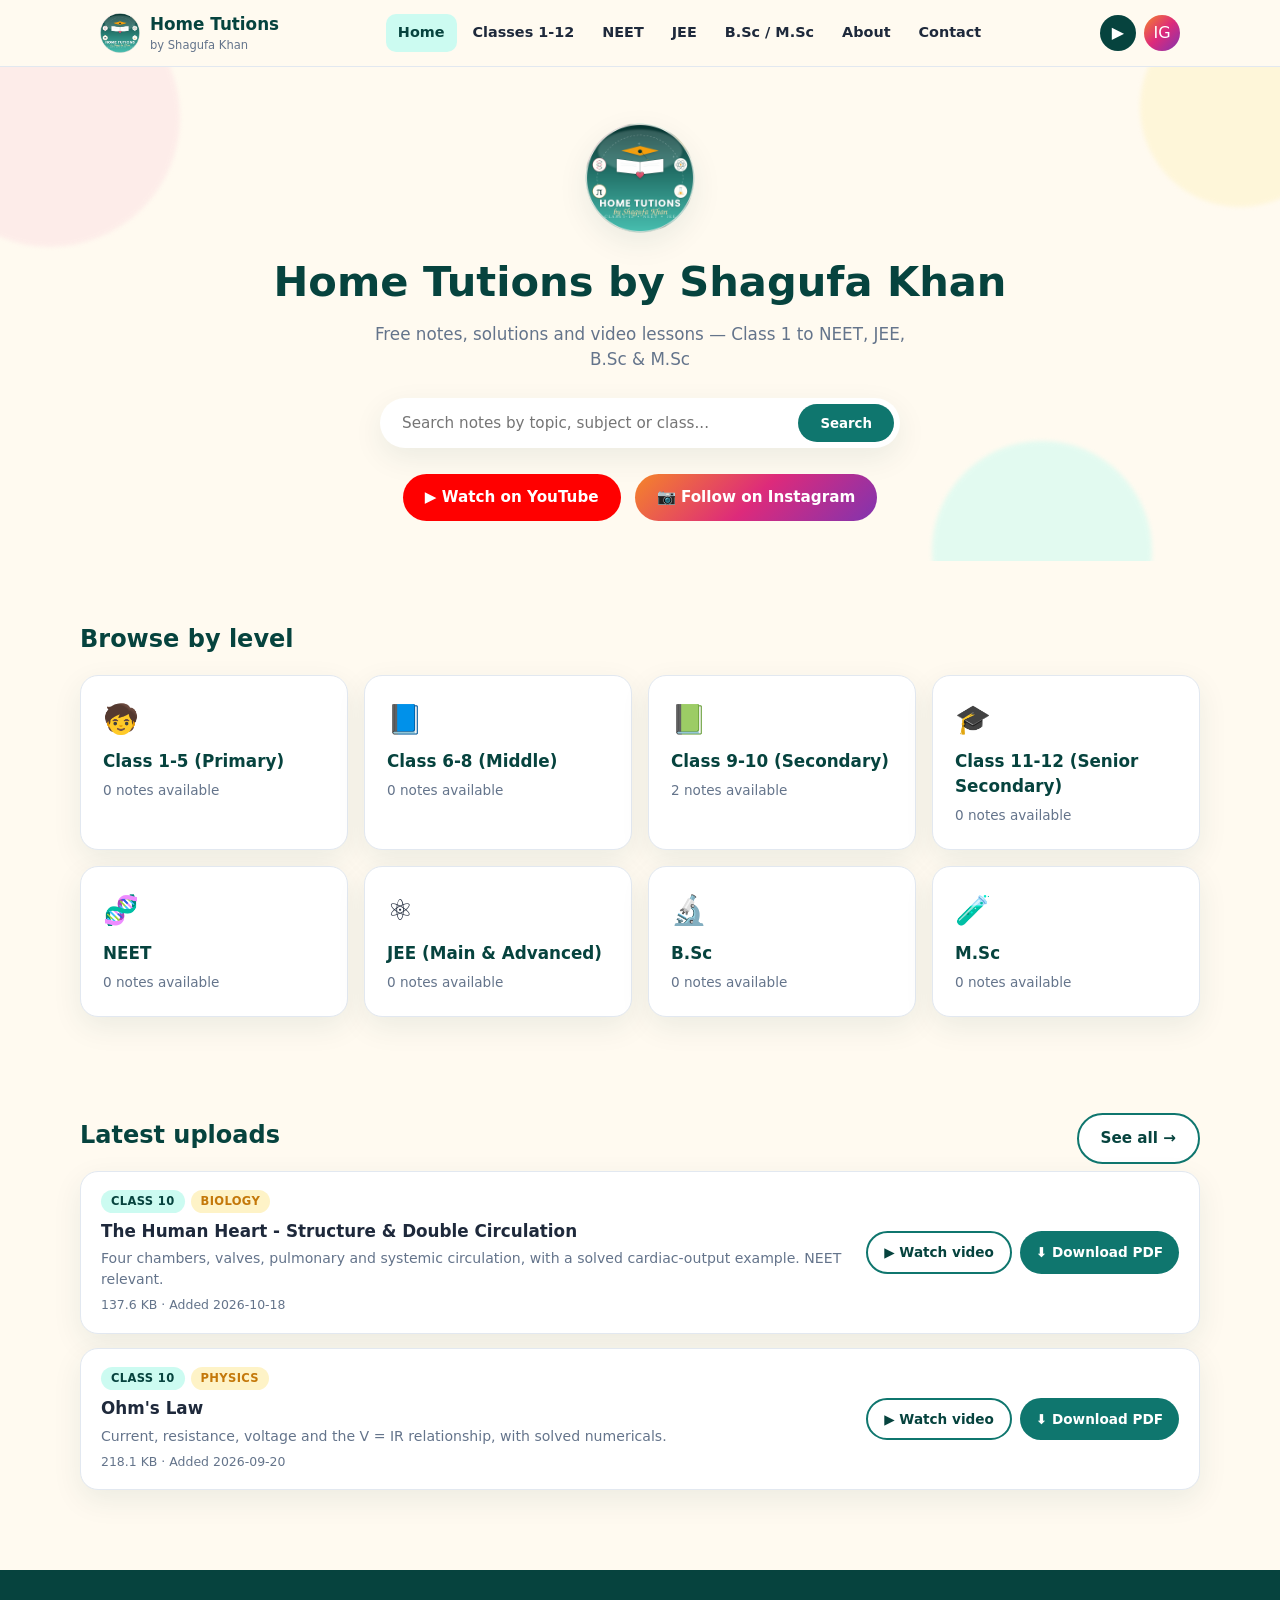
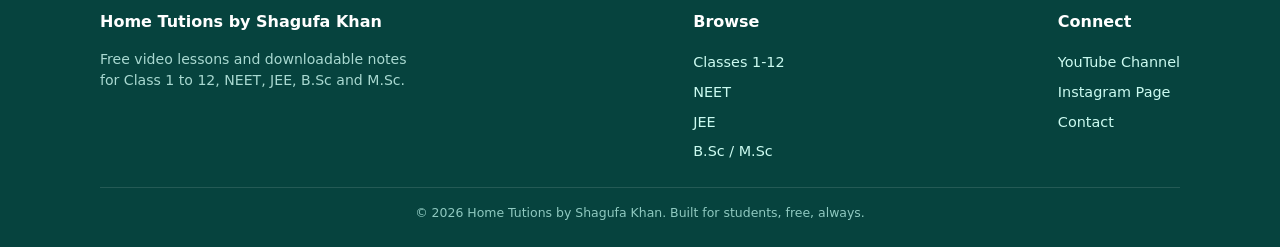
==== index.html @ 34f7634b "Add files via upload" ====
<!doctype html>
<html lang="en">
<head>
<meta charset="utf-8">
<meta name="viewport" content="width=device-width, initial-scale=1">
<title>Home Tutions by Shagufa Khan — Free Notes, Solutions &amp; Video Lessons</title>
<meta name="description" content="Free downloadable notes and video lessons for Class 1 to 12, NEET, JEE, B.Sc and M.Sc.">
<link rel="icon" href="assets/img/favicon.png">
<link rel="stylesheet" href="assets/css/style.css">
</head>
<body>

<header class="site-header"><div id="site-header"></div></header>

<section class="hero">
  <div class="blob" style="width:260px;height:260px;background:#fce2e4;top:-80px;left:-80px;"></div>
  <div class="blob" style="width:200px;height:200px;background:#fef3c7;top:-60px;right:-60px;"></div>
  <div class="blob" style="width:220px;height:220px;background:#ccfbf1;bottom:-100px;right:10%;"></div>
  <div class="container content">
    <img class="logo" src="assets/img/logo.png" alt="Home Tutions by Shagufa Khan logo" onerror="this.style.display='none'">
    <h1>Home Tutions by Shagufa Khan</h1>
    <p class="tagline">Free notes, solutions and video lessons — Class 1 to NEET, JEE, B.Sc &amp; M.Sc</p>
    <form class="search-bar" onsubmit="event.preventDefault(); window.location.href='search.html?q=' + encodeURIComponent(document.getElementById('heroSearch').value);">
      <input id="heroSearch" type="text" placeholder="Search notes by topic, subject or class...">
      <button type="submit">Search</button>
    </form>
    <div class="cta-row">
      <a class="btn btn-youtube" href="#" id="ytBtn" target="_blank" rel="noopener">▶ Watch on YouTube</a>
      <a class="btn btn-insta" href="#" id="igBtn" target="_blank" rel="noopener">📷 Follow on Instagram</a>
    </div>
  </div>
</section>

<section class="section container">
  <div class="section-head"><h2>Browse by level</h2></div>
  <div class="level-grid" id="levelGrid"></div>
</section>

<section class="section container">
  <div class="section-head"><h2>Latest uploads</h2><a class="btn btn-outline" href="search.html">See all →</a></div>
  <div class="resource-list" id="latestList"></div>
</section>

<footer><div id="site-footer"></div></footer>

<script src="assets/js/config.js"></script>
<script src="assets/js/layout.js"></script>
<script src="assets/js/data.js"></script>
<script>
  renderLayout("Home");
  document.getElementById("ytBtn").href = SITE_CONFIG.youtubeUrl;
  document.getElementById("igBtn").href = SITE_CONFIG.instagramUrl;

  const EMOJI = { primary:"🧒", middle:"📘", secondary:"📗", senior:"🎓", neet:"🧬", jee:"⚛️", bsc:"🔬", msc:"🧪" };

  loadData().then((data) => {
    const grid = document.getElementById("levelGrid");
    grid.innerHTML = data.bands.map(b => `
      <a class="level-card" href="levels.html?band=${b.id}">
        <span class="emoji">${EMOJI[b.id] || "📚"}</span>
        <h3>${b.label}</h3>
        <span class="count">${b.count} note${b.count === 1 ? "" : "s"} available</span>
      </a>`).join("");

    const latest = document.getElementById("latestList");
    if (data.resources.length === 0) {
      latest.innerHTML = `<div class="empty-state">No notes uploaded yet — check back soon!</div>`;
    } else {
      latest.innerHTML = data.resources.slice(0, 6).map(r => resourceCardHTML(r, SITE_CONFIG.basePath)).join("");
    }
  });
</script>
</body>
</html>
---- assets/css/style.css ----
:root {
  --cream: #fffaf0;
  --ink: #1e293b;
  --navy: #0f172a;
  --teal-dark: #06433e;
  --teal: #0f766e;
  --teal-light: #2da094;
  --pale-teal: #ccfbf1;
  --amber: #f59e0b;
  --amber-deep: #c4780a;
  --pale-amber: #fef3c7;
  --pink: #e9637b;
  --pale-pink: #fce2e4;
  --gray: #64748b;
  --light: #e2e8f0;
  --white: #ffffff;
  --radius: 18px;
  --shadow: 0 10px 30px rgba(6, 67, 62, 0.08);
}

* { box-sizing: border-box; }

body {
  margin: 0;
  font-family: "Poppins", "Segoe UI", system-ui, sans-serif;
  background: var(--cream);
  color: var(--ink);
  line-height: 1.5;
}

a { color: inherit; text-decoration: none; }

img { max-width: 100%; display: block; }

.container {
  max-width: 1120px;
  margin: 0 auto;
  padding: 0 20px;
}

/* ---------- header ---------- */
.site-header {
  position: sticky;
  top: 0;
  z-index: 50;
  background: rgba(255, 250, 240, 0.92);
  backdrop-filter: blur(8px);
  border-bottom: 1px solid var(--light);
}

.site-header .bar {
  display: flex;
  align-items: center;
  justify-content: space-between;
  padding: 12px 20px;
  max-width: 1120px;
  margin: 0 auto;
  gap: 16px;
}

.brand {
  display: flex;
  align-items: center;
  gap: 10px;
  font-weight: 700;
  font-size: 1.05rem;
  color: var(--teal-dark);
  flex-shrink: 0;
}

.brand img { width: 40px; height: 40px; border-radius: 50%; }

.brand .sub { display: block; font-weight: 500; font-size: 0.72rem; color: var(--gray); }

nav.main-nav {
  display: flex;
  gap: 4px;
  flex-wrap: wrap;
}

nav.main-nav a {
  padding: 8px 12px;
  border-radius: 10px;
  font-weight: 600;
  font-size: 0.9rem;
  color: var(--ink);
}

nav.main-nav a:hover,
nav.main-nav a.active {
  background: var(--pale-teal);
  color: var(--teal-dark);
}

.header-social {
  display: flex;
  gap: 8px;
  flex-shrink: 0;
}

.icon-btn {
  display: inline-flex;
  align-items: center;
  justify-content: center;
  width: 36px;
  height: 36px;
  border-radius: 50%;
  background: var(--teal-dark);
  color: white;
  font-size: 1rem;
}

.icon-btn.insta { background: linear-gradient(135deg, #f58529, #dd2a7b, #8134af); }

.menu-toggle {
  display: none;
  background: none;
  border: none;
  font-size: 1.5rem;
  color: var(--teal-dark);
  cursor: pointer;
}

@media (max-width: 820px) {
  nav.main-nav { display: none; width: 100%; order: 3; }
  nav.main-nav.open { display: flex; flex-direction: column; }
  .site-header .bar { flex-wrap: wrap; }
  .menu-toggle { display: block; }
}

/* ---------- hero ---------- */
.hero {
  padding: 56px 0 40px;
  text-align: center;
  position: relative;
  overflow: hidden;
}

.hero .blob {
  position: absolute;
  border-radius: 50%;
  filter: blur(2px);
  opacity: 0.55;
  z-index: 0;
}

.hero .content { position: relative; z-index: 1; }

.hero img.logo { width: 110px; height: 110px; margin: 0 auto 18px; border-radius: 50%; box-shadow: var(--shadow); }

.hero h1 { font-size: clamp(1.8rem, 4vw, 2.6rem); margin: 0 0 8px; color: var(--teal-dark); }

.hero p.tagline { font-size: 1.05rem; color: var(--gray); max-width: 560px; margin: 0 auto 26px; }

.search-bar {
  max-width: 520px;
  margin: 0 auto 26px;
  display: flex;
  background: white;
  border-radius: 999px;
  box-shadow: var(--shadow);
  padding: 6px;
}

.search-bar input {
  flex: 1;
  border: none;
  outline: none;
  background: transparent;
  padding: 10px 16px;
  font-size: 0.95rem;
  font-family: inherit;
}

.search-bar button {
  border: none;
  background: var(--teal);
  color: white;
  border-radius: 999px;
  padding: 10px 22px;
  font-weight: 600;
  cursor: pointer;
  font-family: inherit;
}

.cta-row { display: flex; gap: 14px; justify-content: center; flex-wrap: wrap; }

.btn {
  display: inline-flex;
  align-items: center;
  gap: 8px;
  padding: 12px 22px;
  border-radius: 999px;
  font-weight: 700;
  font-size: 0.95rem;
  border: none;
  cursor: pointer;
  font-family: inherit;
}

.btn-youtube { background: #ff0000; color: white; }
.btn-insta { background: linear-gradient(135deg, #f58529, #dd2a7b, #8134af); color: white; }
.btn-teal { background: var(--teal); color: white; }
.btn-outline { background: white; color: var(--teal-dark); border: 2px solid var(--teal); }

/* ---------- section ---------- */
.section { padding: 40px 0; }
.section h2 { font-size: 1.5rem; color: var(--teal-dark); margin-bottom: 18px; }
.section .section-head { display: flex; align-items: baseline; justify-content: space-between; gap: 12px; flex-wrap: wrap; }

/* ---------- level grid ---------- */
.level-grid {
  display: grid;
  grid-template-columns: repeat(auto-fill, minmax(220px, 1fr));
  gap: 16px;
}

.level-card {
  background: white;
  border-radius: var(--radius);
  padding: 22px;
  box-shadow: var(--shadow);
  border: 1px solid var(--light);
  transition: transform 0.15s ease;
}

.level-card:hover { transform: translateY(-3px); }

.level-card .emoji { font-size: 1.8rem; margin-bottom: 8px; display: block; }
.level-card h3 { margin: 0 0 4px; font-size: 1.05rem; color: var(--teal-dark); }
.level-card .count { font-size: 0.85rem; color: var(--gray); }

/* ---------- resource cards ---------- */
.resource-list { display: grid; gap: 14px; }

.resource-card {
  background: white;
  border-radius: var(--radius);
  padding: 18px 20px;
  box-shadow: var(--shadow);
  border: 1px solid var(--light);
  display: flex;
  flex-wrap: wrap;
  align-items: center;
  gap: 14px;
  justify-content: space-between;
}

.resource-main { flex: 1; min-width: 220px; }

.resource-tags { display: flex; gap: 6px; margin-bottom: 6px; flex-wrap: wrap; }

.tag {
  font-size: 0.72rem;
  font-weight: 700;
  padding: 3px 10px;
  border-radius: 999px;
  background: var(--pale-teal);
  color: var(--teal-dark);
  text-transform: uppercase;
  letter-spacing: 0.03em;
}

.tag.subject { background: var(--pale-amber); color: var(--amber-deep); }

.resource-card h3 { margin: 0 0 4px; font-size: 1.05rem; }
.resource-card p { margin: 0; font-size: 0.88rem; color: var(--gray); }
.resource-meta { font-size: 0.78rem; color: var(--gray); margin-top: 6px; }

.resource-actions { display: flex; gap: 8px; flex-shrink: 0; }

.resource-actions .btn { padding: 9px 16px; font-size: 0.85rem; }

/* ---------- filters ---------- */
.filter-row { display: flex; gap: 8px; flex-wrap: wrap; margin-bottom: 20px; }

.chip {
  padding: 7px 16px;
  border-radius: 999px;
  background: white;
  border: 1.5px solid var(--light);
  font-size: 0.85rem;
  font-weight: 600;
  cursor: pointer;
  color: var(--ink);
}

.chip.active { background: var(--teal); border-color: var(--teal); color: white; }

.empty-state {
  text-align: center;
  padding: 50px 20px;
  color: var(--gray);
  background: white;
  border-radius: var(--radius);
  border: 1px dashed var(--light);
}

/* ---------- about / contact ---------- */
.card {
  background: white;
  border-radius: var(--radius);
  padding: 28px;
  box-shadow: var(--shadow);
  border: 1px solid var(--light);
}

.contact-form { display: grid; gap: 14px; max-width: 520px; }

.contact-form label { font-size: 0.85rem; font-weight: 600; color: var(--teal-dark); margin-bottom: 4px; display: block; }

.contact-form input,
.contact-form textarea {
  width: 100%;
  padding: 11px 14px;
  border-radius: 10px;
  border: 1.5px solid var(--light);
  font-family: inherit;
  font-size: 0.95rem;
  outline: none;
}

.contact-form input:focus,
.contact-form textarea:focus { border-color: var(--teal); }

.contact-form button { justify-self: start; }

/* ---------- footer ---------- */
footer {
  background: var(--teal-dark);
  color: var(--pale-teal);
  padding: 40px 0 24px;
  margin-top: 40px;
}

footer .footer-top {
  display: flex;
  flex-wrap: wrap;
  gap: 24px;
  justify-content: space-between;
  margin-bottom: 24px;
}

footer h4 { color: white; margin: 0 0 10px; font-size: 1rem; }
footer a { color: var(--pale-teal); font-size: 0.9rem; }
footer .footer-links { display: flex; flex-direction: column; gap: 8px; }
footer .copyright { font-size: 0.78rem; color: #8fc9c0; border-top: 1px solid rgba(255,255,255,0.12); padding-top: 16px; text-align: center; }

@media (max-width: 600px) {
  .resource-card { flex-direction: column; align-items: stretch; }
  .resource-actions { justify-content: stretch; }
  .resource-actions .btn { flex: 1; justify-content: center; }
}
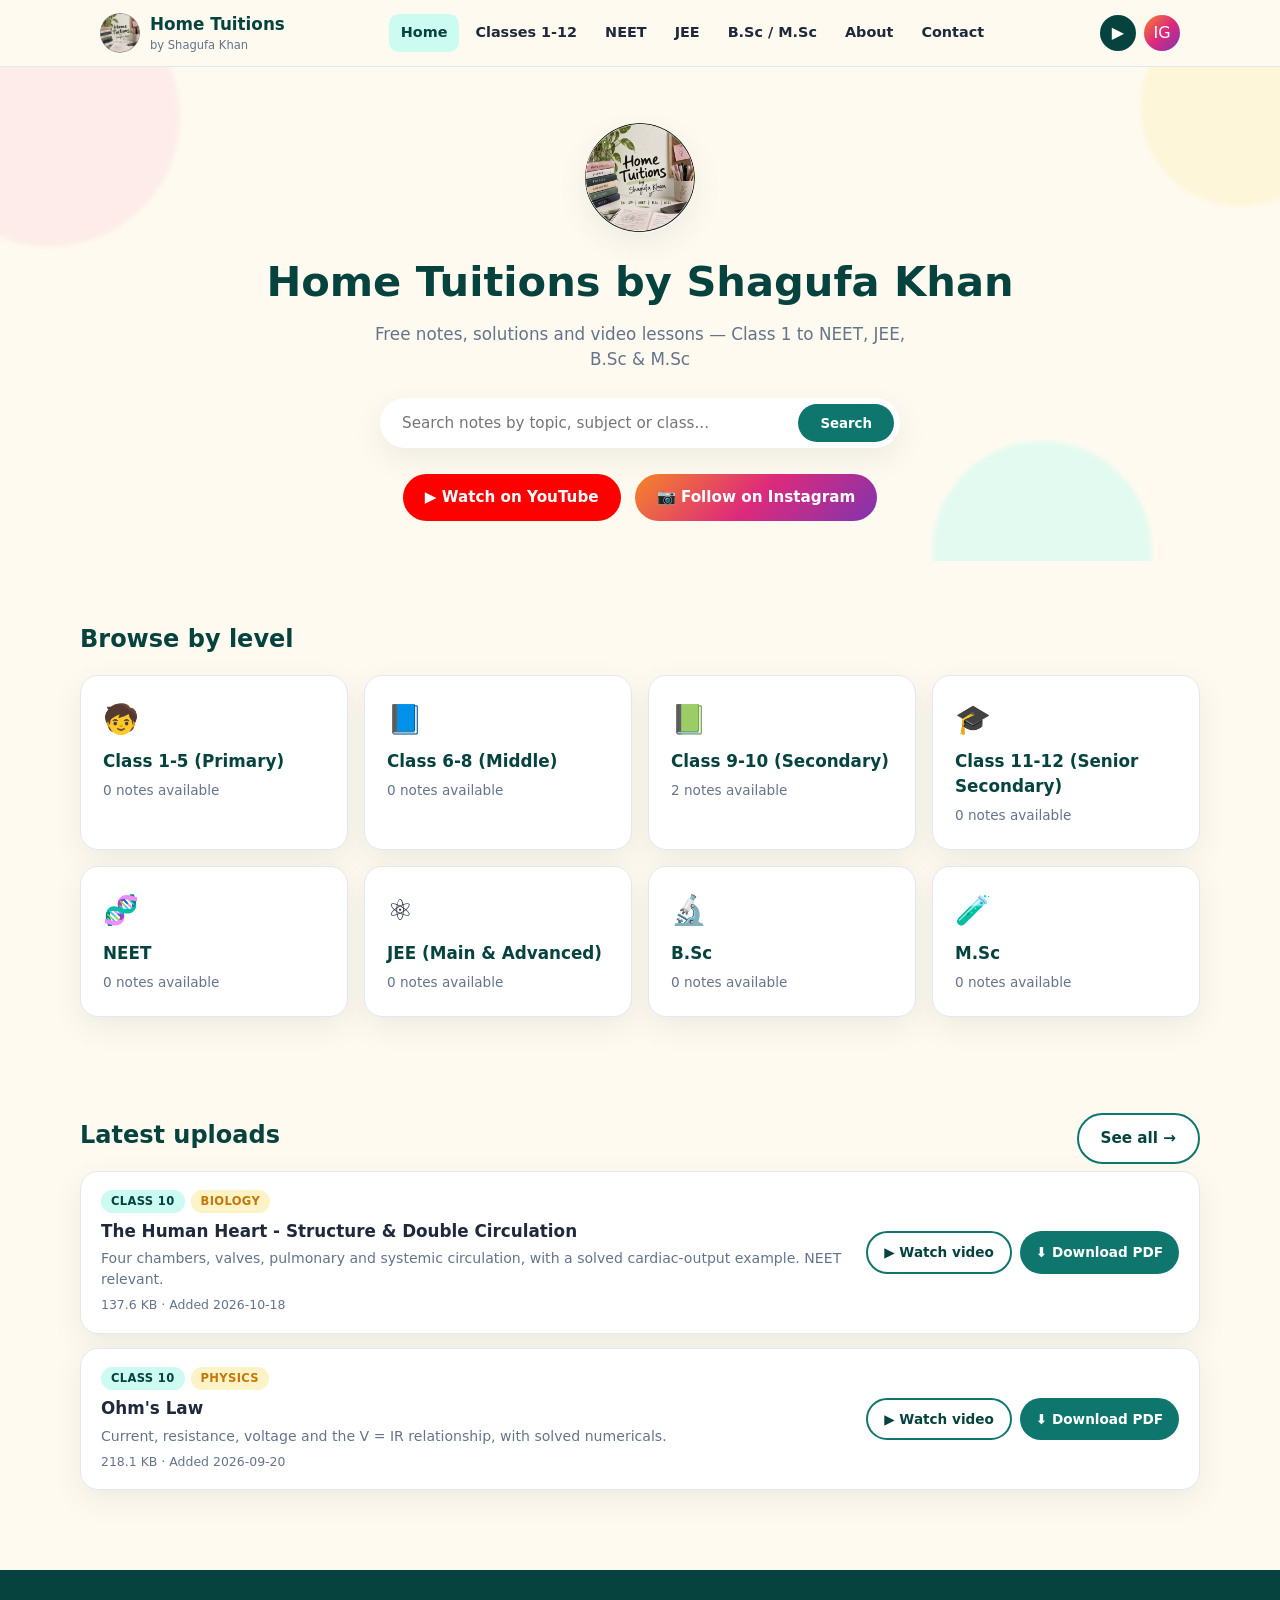
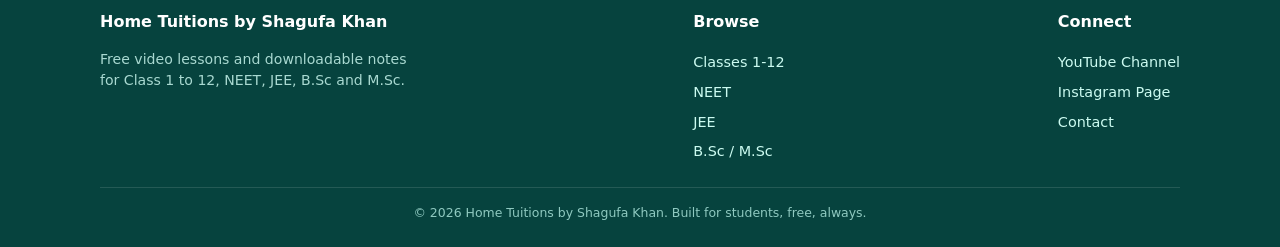
==== commit 290a385f: "Fix Tuitions spelling and update logo" ====
--- a/index.html
+++ b/index.html
@@ -3,7 +3,7 @@
 <head>
 <meta charset="utf-8">
 <meta name="viewport" content="width=device-width, initial-scale=1">
-<title>Home Tutions by Shagufa Khan — Free Notes, Solutions &amp; Video Lessons</title>
+<title>Home Tuitions by Shagufa Khan — Free Notes, Solutions &amp; Video Lessons</title>
 <meta name="description" content="Free downloadable notes and video lessons for Class 1 to 12, NEET, JEE, B.Sc and M.Sc.">
 <link rel="icon" href="assets/img/favicon.png">
 <link rel="stylesheet" href="assets/css/style.css">
@@ -17,8 +17,8 @@
   <div class="blob" style="width:200px;height:200px;background:#fef3c7;top:-60px;right:-60px;"></div>
   <div class="blob" style="width:220px;height:220px;background:#ccfbf1;bottom:-100px;right:10%;"></div>
   <div class="container content">
-    <img class="logo" src="assets/img/logo.png" alt="Home Tutions by Shagufa Khan logo" onerror="this.style.display='none'">
-    <h1>Home Tutions by Shagufa Khan</h1>
+    <img class="logo" src="assets/img/logo.png" alt="Home Tuitions by Shagufa Khan logo" onerror="this.style.display='none'">
+    <h1>Home Tuitions by Shagufa Khan</h1>
     <p class="tagline">Free notes, solutions and video lessons — Class 1 to NEET, JEE, B.Sc &amp; M.Sc</p>
     <form class="search-bar" onsubmit="event.preventDefault(); window.location.href='search.html?q=' + encodeURIComponent(document.getElementById('heroSearch').value);">
       <input id="heroSearch" type="text" placeholder="Search notes by topic, subject or class...">
